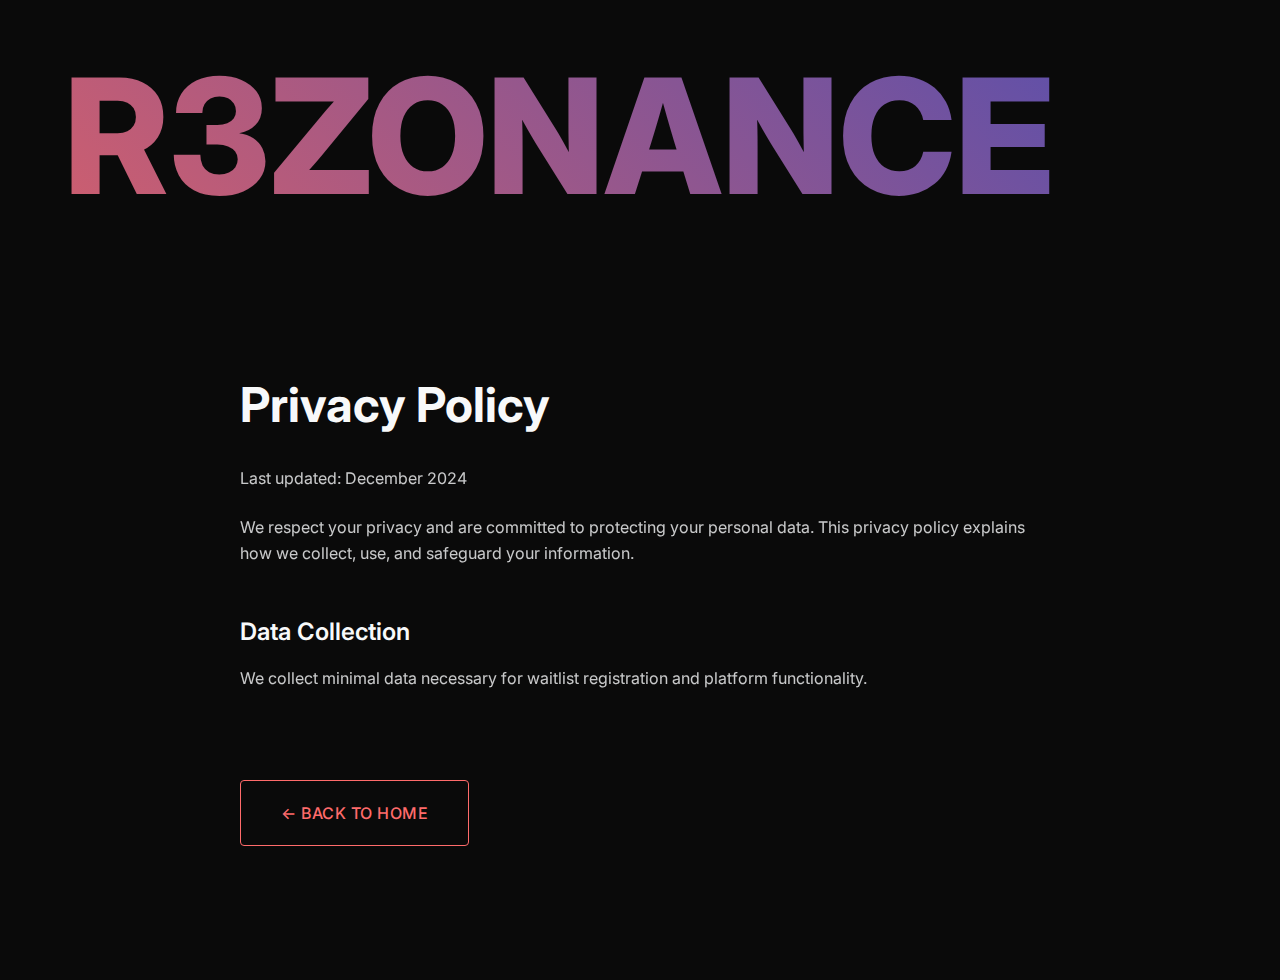
==== privacy.html @ 42311d3c "Move files to root directory and update .gitignore" ====
<!DOCTYPE html>
<html lang="en">
<head>
    <meta charset="UTF-8">
    <meta name="viewport" content="width=device-width, initial-scale=1.0">
    <title>Privacy Policy - R3ZONANCE</title>
    <link rel="stylesheet" href="style.css">
    <link href="https://fonts.googleapis.com/css2?family=Inter:wght@200;400;500;600;700;800;900&display=swap" rel="stylesheet">
</head>
<body>
    <div class="grid">
        <header>
            <div class="title-group">
                <h1>R3ZONANCE</h1>
            </div>
        </header>
        
        <div class="legal-content">
            <h2>Privacy Policy</h2>
            <p>Last updated: December 2024</p>
            <p>We respect your privacy and are committed to protecting your personal data. This privacy policy explains how we collect, use, and safeguard your information.</p>
            
            <h3>Data Collection</h3>
            <p>We collect minimal data necessary for waitlist registration and platform functionality.</p>
            
            <a href="index.html" class="button secondary">← Back to Home</a>
        </div>
    </div>
</body>
</html>
---- style.css ----
/* Modernist Design System based on Josef Müller-Brockmann principles */
:root {
    --grid-unit: 8px;
    --color-primary: #FF6B6B;
    --color-secondary: #4E54C8;
    --color-accent: #FFB347;
    --color-text: #F8F9FA;
    --color-text-secondary: #A7B5FF;  /* More balanced blue-violet */
    --color-text-tertiary: #FFD6E0;   /* Soft pink */
    --color-background: #0A0A0A;
    --color-surface: rgba(255,255,255,0.03);
    --font-primary: "Inter", sans-serif;
}

/* Base Reset */
* {
    margin: 0;
    padding: 0;
    box-sizing: border-box;
}

body {
    font-family: var(--font-primary);
    line-height: 1.5;
    color: var(--color-text);
    background: var(--color-background);
    overflow-x: hidden;
}

/* Grid System */
.grid {
    position: relative;
    z-index: 1;
    display: grid;
    grid-template-columns: repeat(12, 1fr);
    gap: calc(var(--grid-unit) * 4);
    padding: calc(var(--grid-unit) * 8);
    max-width: 1920px;
    margin: 0 auto;
}

/* Typography with Gradient Effects */
h1 {
    font-family: var(--font-primary);
    font-size: calc(var(--grid-unit) * 20);
    line-height: 0.9;
    font-weight: 800;
    margin-bottom: calc(var(--grid-unit) * 1);
    background: linear-gradient(
        45deg,
        rgba(255, 107, 107, 0.9),  /* --color-primary */
        rgba(78, 84, 200, 0.9),    /* --color-secondary */
        rgba(255, 179, 71, 0.9)    /* --color-accent */
    );
    background-size: 300% 300%;
    -webkit-background-clip: text;
    background-clip: text;
    color: transparent;
    animation: textureWave 8s ease infinite;
    animation-delay: -4s;  /* Offset animation from h2 */
}

@keyframes gradientFlow {
    0% { background-position: 0% 50%; }
    50% { background-position: 100% 50%; }
    100% { background-position: 0% 50%; }
}

/* Sections with Geometric Accents */
.hero {
    grid-column: 1 / -1;
    min-height: 60vh;
    display: grid;
    grid-template-columns: repeat(12, 1fr);
    align-items: end;
    padding-bottom: calc(var(--grid-unit) * 12);
}

/* Features with Dynamic Borders */
.feature {
    backdrop-filter: blur(10px);
    border: 1px solid rgba(255,255,255,0.1);
    padding: calc(var(--grid-unit) * 4);
    transition: transform 0.3s ease;
}

.feature::before {
    content: '';
    position: absolute;
    top: 0;
    left: 0;
    width: 100%;
    height: 100%;
    background: linear-gradient(45deg, var(--color-primary), var(--color-accent));
    opacity: 0;
    transition: opacity 0.3s ease;
    z-index: -1;
}

.feature:hover::before {
    opacity: 0.1;
}

.feature:hover {
    transform: translateY(-10px);
}

/* Interactive Elements */
.button {
    position: relative;
    padding: calc(var(--grid-unit) * 2) calc(var(--grid-unit) * 4);
    border: none;
    background: var(--color-surface);
    color: var(--color-text);
    font-weight: 600;
    text-transform: uppercase;
    letter-spacing: 0.1em;
    overflow: hidden;
    transition: all 0.3s ease;
    pointer-events: auto;
}

.button::before {
    content: '';
    position: absolute;
    top: 0;
    left: 0;
    width: 100%;
    height: 100%;
    background: linear-gradient(45deg, var(--color-primary), var(--color-accent));
    opacity: 0;
    transition: opacity 0.3s ease;
    z-index: -1;
}

.button:hover::before {
    opacity: 1;
}

/* Typography */
h2 {
    font-size: calc(var(--grid-unit) * 8);
    line-height: 1.2;
    margin-bottom: calc(var(--grid-unit) * 4);
}

h3 {
    font-size: calc(var(--grid-unit) * 6);
    margin-bottom: calc(var(--grid-unit) * 6);
}

/* Sections */
header {
    grid-column: 1 / -1;
    margin-bottom: calc(var(--grid-unit) * 8);
    display: grid;
    grid-template-columns: repeat(12, 1fr);
}

.hero-text {
    grid-column: 1 / 6;
}

.hero-text h2 {
    font-size: calc(var(--grid-unit) * 8);
    line-height: 1.2;
    font-weight: 100 !important;
    margin-bottom: calc(var(--grid-unit) * 4);
    letter-spacing: -1px;
    opacity: 0.95;
    max-width: 800px;
    font-family: 'Roboto', sans-serif;
    font-style: normal;
    -webkit-font-smoothing: antialiased;
    font-variation-settings: "wght" 100;
    text-rendering: optimizeLegibility;
    background: linear-gradient(
        45deg,
        rgba(255, 107, 107, 0.8),  /* --color-primary */
        rgba(78, 84, 200, 0.8),    /* --color-secondary */
        rgba(255, 179, 71, 0.8)    /* --color-accent */
    );
    background-size: 300% 300%;
    -webkit-background-clip: text;
    background-clip: text;
    color: transparent;
    animation: textureWave 8s ease infinite;
}

.hero-cta {
    display: flex;
    gap: calc(var(--grid-unit) * 4);
}

/* Features */
.features {
    grid-column: 1 / -1;
    margin-top: calc(var(--grid-unit) * 4);
    margin-bottom: calc(var(--grid-unit) * 16);
}

.feature-grid {
    display: grid;
    grid-template-columns: repeat(3, 1fr);
    gap: calc(var(--grid-unit) * 4);
    max-width: 1200px;
    margin: 0 auto;
}

.feature {
    padding: calc(var(--grid-unit) * 3);
    min-height: 200px;
}

.feature h4 {
    font-size: calc(var(--grid-unit) * 2.5);
    margin-bottom: calc(var(--grid-unit) * 2);
    color: #9BB2FF;  /* More balanced medium blue-violet */
    font-weight: 500;
}

.feature p {
    font-size: calc(var(--grid-unit) * 2);
    line-height: 1.4;
    color: #FFD6E0;  /* Soft pink */
}

.number {
    position: absolute;
    top: calc(var(--grid-unit) * 2);
    right: calc(var(--grid-unit) * 2);
    font-size: calc(var(--grid-unit) * 3);
    font-weight: 700;
    background: linear-gradient(45deg, var(--color-primary), var(--color-secondary));
    -webkit-background-clip: text;
    background-clip: text;
    color: transparent;
}

/* Buttons */
.button {
    display: inline-block;
    padding: calc(var(--grid-unit) * 2.5) calc(var(--grid-unit) * 5);
    border-radius: 4px;
    font-weight: 500;
    letter-spacing: 0.5px;
    text-decoration: none;
    transition: all 0.3s ease;
    font-size: calc(var(--grid-unit) * 2);
}

.button.primary {
    background: var(--color-primary);
    color: white;
}

.button.secondary {
    background: transparent;
    border: 1px solid var(--color-primary);
    color: var(--color-primary);
}

.button:hover {
    transform: translateY(-2px);
}

/* Lists */
ul {
    list-style: none;
    margin: calc(var(--grid-unit) * 4) 0;
}

li {
    margin-bottom: calc(var(--grid-unit) * 2);
    padding-left: calc(var(--grid-unit) * 3);
    position: relative;
}

li:before {
    content: "→";
    position: absolute;
    left: 0;
    color: var(--color-primary);
}

/* Responsive */
@media (max-width: 768px) {
    .grid {
        gap: calc(var(--grid-unit) * 2);
        padding: calc(var(--grid-unit) * 2);
    }

    .hero-text,
    .hero-cta {
        grid-column: 1 / -1;
    }

    .feature-grid {
        grid-template-columns: 1fr;
    }

    h1 { font-size: calc(var(--grid-unit) * 8); }
    h2 { font-size: calc(var(--grid-unit) * 6); }
    h3 { font-size: calc(var(--grid-unit) * 4); }
} 

canvas {
    position: fixed !important;
    top: 0 !important;
    left: 0 !important;
    width: 100% !important;
    height: 100% !important;
    z-index: -1 !important;
    pointer-events: auto !important;
} 

.controls-container {
    position: fixed;
    top: 20px;
    right: 20px;
    z-index: 1000;
    display: flex;
    flex-direction: column;
    gap: 2px;
    width: 250px;
}

.mode-buttons {
    display: flex;
    justify-content: space-between;
    gap: 2px;
    background: rgba(0, 0, 0, 0.5);
    padding: 2px;
    border-radius: 8px 8px 0 0;
    border: 1px solid rgba(255, 255, 255, 0.1);
    border-bottom: none;
}

.mode-button {
    flex: 1;
    aspect-ratio: 1;
    background: rgba(0, 0, 0, 0.9);
    border: 1px solid rgba(255, 255, 255, 0.1);
    color: white;
    font-size: 24px;
    font-weight: 200;
    cursor: pointer;
    display: flex;
    align-items: center;
    justify-content: center;
    transition: all 0.3s ease;
    font-family: var(--font-primary);
    padding: 0;
}

.mode-button:hover {
    background: rgba(255, 255, 255, 0.05);
}

.mode-button.active {
    border-bottom: 2px solid var(--color-primary);
}

.controls {
    background: rgba(0, 0, 0, 0.5);
    padding: 15px;
    border-radius: 0 0 8px 8px;
    backdrop-filter: blur(10px);
    border: 1px solid rgba(255, 255, 255, 0.1);
    border-top: none;
    width: 250px;
}

.control {
    margin: 8px 0;
}

.control label {
    display: block;
    color: rgba(255, 255, 255, 0.8);
    font-size: 10px;
    margin-bottom: 4px;
    font-family: var(--font-primary);
    text-transform: uppercase;
    letter-spacing: 1px;
}

.control input[type="range"] {
    width: 100%;
    -webkit-appearance: none;
    appearance: none;
    background: rgba(255, 255, 255, 0.1);
    height: 1px;
    border-radius: 1px;
    outline: none;
}

.control input[type="range"]::-moz-range-thumb {
    width: 8px;
    height: 8px;
    background: var(--color-primary);
    border-radius: 50%;
    border: none;
    cursor: pointer;
    transition: all 0.2s ease;
}

.control input[type="range"]::-webkit-slider-thumb {
    -webkit-appearance: none;
    appearance: none;
    width: 8px;
    height: 8px;
    background: var(--color-primary);
    border-radius: 50%;
    cursor: pointer;
    transition: all 0.2s ease;
}

.control input[type="range"]::-ms-thumb {
    width: 8px;
    height: 8px;
    background: var(--color-primary);
    border-radius: 50%;
    cursor: pointer;
    transition: all 0.2s ease;
}

.subtitle {
    font-size: calc(var(--grid-unit) * 2.5);
    color: #94AAFF;  /* More balanced light blue-violet */
    opacity: 0.9;
    margin-bottom: calc(var(--grid-unit) * 8);
    font-weight: 500;
    letter-spacing: 0.5px;
} 

.tagline {
    grid-column: 1 / 6;
    font-size: calc(var(--grid-unit) * 16);
    line-height: 0.9;
    font-weight: 200;
    color: var(--color-text);
    letter-spacing: -1px;
    opacity: 0.9;
    text-transform: uppercase;
    margin-bottom: calc(var(--grid-unit) * 4);
} 

/* FAQ Section */
.faq {
    grid-column: 1 / -1;
    margin-bottom: calc(var(--grid-unit) * 16);
}

.faq-grid {
    display: grid;
    gap: calc(var(--grid-unit) * 2);
    max-width: 940px;
    margin: 0 auto;
}

.faq-item {
    background: rgba(255, 255, 255, 0.03);
    border: 1px solid rgba(255, 255, 255, 0.1);
    border-radius: 4px;
}

.faq-item summary {
    padding: calc(var(--grid-unit) * 3);
    cursor: pointer;
    font-weight: 400;
    font-size: calc(var(--grid-unit) * 2);
    color: #9BB2FF;  /* More balanced medium blue-violet */
    list-style: none;
    display: flex;
    justify-content: space-between;
    align-items: center;
    transition: all 0.3s ease;
}

.faq-item summary::-webkit-details-marker {
    display: none;
}

.faq-item summary::after {
    content: '+';
    font-size: calc(var(--grid-unit) * 3);
    line-height: 1;
    color: var(--color-primary);
    transition: transform 0.3s ease;
}

.faq-item[open] summary::after {
    transform: rotate(45deg);
}

.faq-content {
    padding: calc(var(--grid-unit) * 4.2);
    padding-top: 0;
    line-height: 1.6;
    color: #FFD6E0;  /* Soft pink */
}

.faq-item:hover {
    background: rgba(255, 255, 255, 0.05);
}

.faq-item[open] {
    background: rgba(255, 255, 255, 0.05);
} 

.mute-button {
    margin-top: 12px;
    width: 100%;
    padding: 8px;
    background: rgba(255, 255, 255, 0.05);
    border: 1px solid rgba(255, 255, 255, 0.1);
    color: white;
    border-radius: 4px;
    cursor: pointer;
    transition: all 0.3s ease;
} 

/* Section headings consistency */
.features h3,
.faq h3 {
    font-size: calc(var(--grid-unit) * 5);
    text-align: center;
    margin-bottom: calc(var(--grid-unit) * 6);
    max-width: 1000px;
    margin-left: auto;
    margin-right: auto;
    color: #A7B5FF;  /* More balanced blue-violet */
    font-weight: 300;
}

.minimize-button {
    position: absolute;
    bottom: -20px;
    right: 10px;
    background: rgba(0, 0, 0, 0.9);
    border: 1px solid rgba(255, 255, 255, 0.1);
    border-radius: 0 0 4px 4px;
    color: var(--color-primary);
    padding: 4px 8px;
    cursor: pointer;
    transition: all 0.3s ease;
    width: 30px;
    height: 20px;
    display: flex;
    align-items: center;
    justify-content: center;
}

.minimize-button svg {
    transform: rotate(180deg); /* Start with chevron pointing up */
    transition: transform 0.3s ease;
}

/* When minimized, rotate to point down */
.controls-container.minimized .minimize-button svg {
    transform: rotate(0deg);
}

.controls-container.minimized .controls {
    max-height: 0;
    padding-top: 0;
    padding-bottom: 0;
    overflow: hidden;
    transition: all 0.3s ease;
}

.controls {
    max-height: 500px;
    transition: all 0.3s ease;
} 

/* Pricing Shelf - Matching FAQ Style */
.pricing-shelf {
    grid-column: 1 / -1;
    margin-bottom: calc(var(--grid-unit) * 16);
}

.pricing-boxes {
    display: grid;
    grid-template-columns: repeat(4, 1fr);
    gap: calc(var(--grid-unit) * 2);
    padding-top: calc(var(--grid-unit) * 3);
}

.pricing-box {
    background: rgba(0, 0, 0, 0.5);
    border: 1px solid rgba(255, 255, 255, 0.1);
    border-radius: 4px;
    padding: calc(var(--grid-unit) * 3);
    display: flex;
    flex-direction: column;
    height: 420pxz;
}

.pricing-box h4 {
    font-size: calc(var(--grid-unit) * 2.5);
    margin-bottom: calc(var(--grid-unit) * 3);
}

.pricing-box .price {
    font-size: calc(var(--grid-unit) * 4);
    font-weight: 900;
    margin-bottom: calc(var(--grid-unit) * 4);
}

.pricing-box ul {
    list-style: none;
    margin: 0;
    padding: 0;
    flex: 1;
}

.pricing-box li {
    font-size: calc(var(--grid-unit) * 2);
    margin-bottom: calc(var(--grid-unit) * 2);
    opacity: 0.9;
    padding-left: calc(var(--grid-unit) * 3);
    position: relative;
}

.pricing-box li:before {
    content: "→";
    position: absolute;
    left: 0;
    color: var(--color-primary);
}

.pricing-box .button {
    margin-top: auto;
    width: 100%;
    text-transform: uppercase;
    letter-spacing: 1px;
    font-weight: 500;
} 

/* Add Footer Styles */
.footer {
    grid-column: 1 / -1;
    margin-top: calc(var(--grid-unit) * 8);
    padding: calc(var(--grid-unit) * 4) 0;
    border-top: 1px solid rgba(255, 255, 255, 0.1);
    position: relative;
    z-index: 1;
}

.footer-content {
    max-width: 940px;
    margin: 0 auto;
    display: flex;
    justify-content: space-between;
    align-items: center;
}

.copyright {
    font-size: calc(var(--grid-unit) * 1.75);
    color: rgba(255, 255, 255, 0.6);
}

.footer-links {
    display: flex;
    gap: calc(var(--grid-unit) * 4);
}

.footer-links a {
    color: rgba(255, 255, 255, 0.6);
    text-decoration: none;
    font-size: calc(var(--grid-unit) * 1.75);
    transition: color 0.3s ease;
}

.footer-links a:hover {
    color: var(--color-primary);
} 

/* Signup Form */
.signup-form {
    display: flex;
    gap: calc(var(--grid-unit) * 2);
    width: 100%;
    max-width: 500px;
}

.signup-form input {
    flex: 1;
    background: rgba(255, 255, 255, 0.1);
    border: 1px solid rgba(255, 255, 255, 0.2);
    padding: calc(var(--grid-unit) * 2);
    border-radius: 4px;
    color: white;
    font-family: var(--font-primary);
}

.signup-form input:focus {
    outline: none;
    border-color: var(--color-primary);
}

.launch-text {
    font-size: calc(var(--grid-unit) * 2.5);
    color: #FFB8C6;  /* Soft rose */
    margin-top: calc(var(--grid-unit) * 3);
    margin-bottom: calc(var(--grid-unit) * 6);
    font-weight: 300;
    letter-spacing: 0.3px;
} 

.success-message {
    background: rgba(0, 255, 0, 0.1);
    border: 1px solid rgba(0, 255, 0, 0.2);
    padding: calc(var(--grid-unit) * 2);
    border-radius: 4px;
    margin-top: calc(var(--grid-unit) * 2);
    display: none;
}

.success-message.show {
    display: block;
    animation: fadeIn 0.3s ease;
}

@keyframes fadeIn {
    from { opacity: 0; transform: translateY(-10px); }
    to { opacity: 1; transform: translateY(0); }
} 

/* Add Roboto Thin class */
.roboto-thin {
    font-family: "Roboto", serif;
    font-weight: 100;
    font-style: normal;
}

.hero-text h2 {
    font-size: calc(var(--grid-unit) * 8);
    line-height: 1.2;
    font-weight: 100 !important;
    margin-bottom: calc(var(--grid-unit) * 4);
    letter-spacing: -1px;
    opacity: 0.95;
    max-width: 800px;
    font-family: 'Roboto', sans-serif;
    font-style: normal;
    -webkit-font-smoothing: antialiased;
    font-variation-settings: "wght" 100;
    text-rendering: optimizeLegibility;
} 

/* Legal Pages */
.legal-content {
    grid-column: 1 / -1;
    max-width: 800px;
    margin: 0 auto;
    padding: calc(var(--grid-unit) * 8) 0;
}

.legal-content h2 {
    font-size: calc(var(--grid-unit) * 6);
    margin-bottom: calc(var(--grid-unit) * 4);
    font-weight: 700;
}

.legal-content h3 {
    font-size: calc(var(--grid-unit) * 3);
    margin: calc(var(--grid-unit) * 6) 0 calc(var(--grid-unit) * 2);
    font-weight: 600;
}

.legal-content p {
    margin-bottom: calc(var(--grid-unit) * 3);
    opacity: 0.8;
    line-height: 1.6;
}

.legal-content .button {
    margin-top: calc(var(--grid-unit) * 8);
} 

@keyframes textureWave {
    0% {
        background-position: 0% 50%;
    }
    50% {
        background-position: 100% 50%;
    }
    100% {
        background-position: 0% 50%;
    }
} 

/* Add media query for controls visibility */
@media (max-height: 800px), (max-width: 1100px) {
    .controls-container {
        display: none;
    }
}

.controls-container {
    position: fixed;
    top: 20px;
    right: 20px;
    z-index: 1000;
    display: flex;
    flex-direction: column;
    gap: 2px;
    width: 250px;
} 

/* Mobile-specific adjustments */
@media screen and (max-width: 480px) {
    .controls-container {
        display: none !important;  /* Force hide on mobile */
    }
    
    .hero-text h2 {
        font-size: calc(var(--grid-unit) * 6);  /* Smaller font for mobile */
    }
    
    .grid {
        padding: calc(var(--grid-unit) * 4);  /* Less padding on mobile */
    }
}
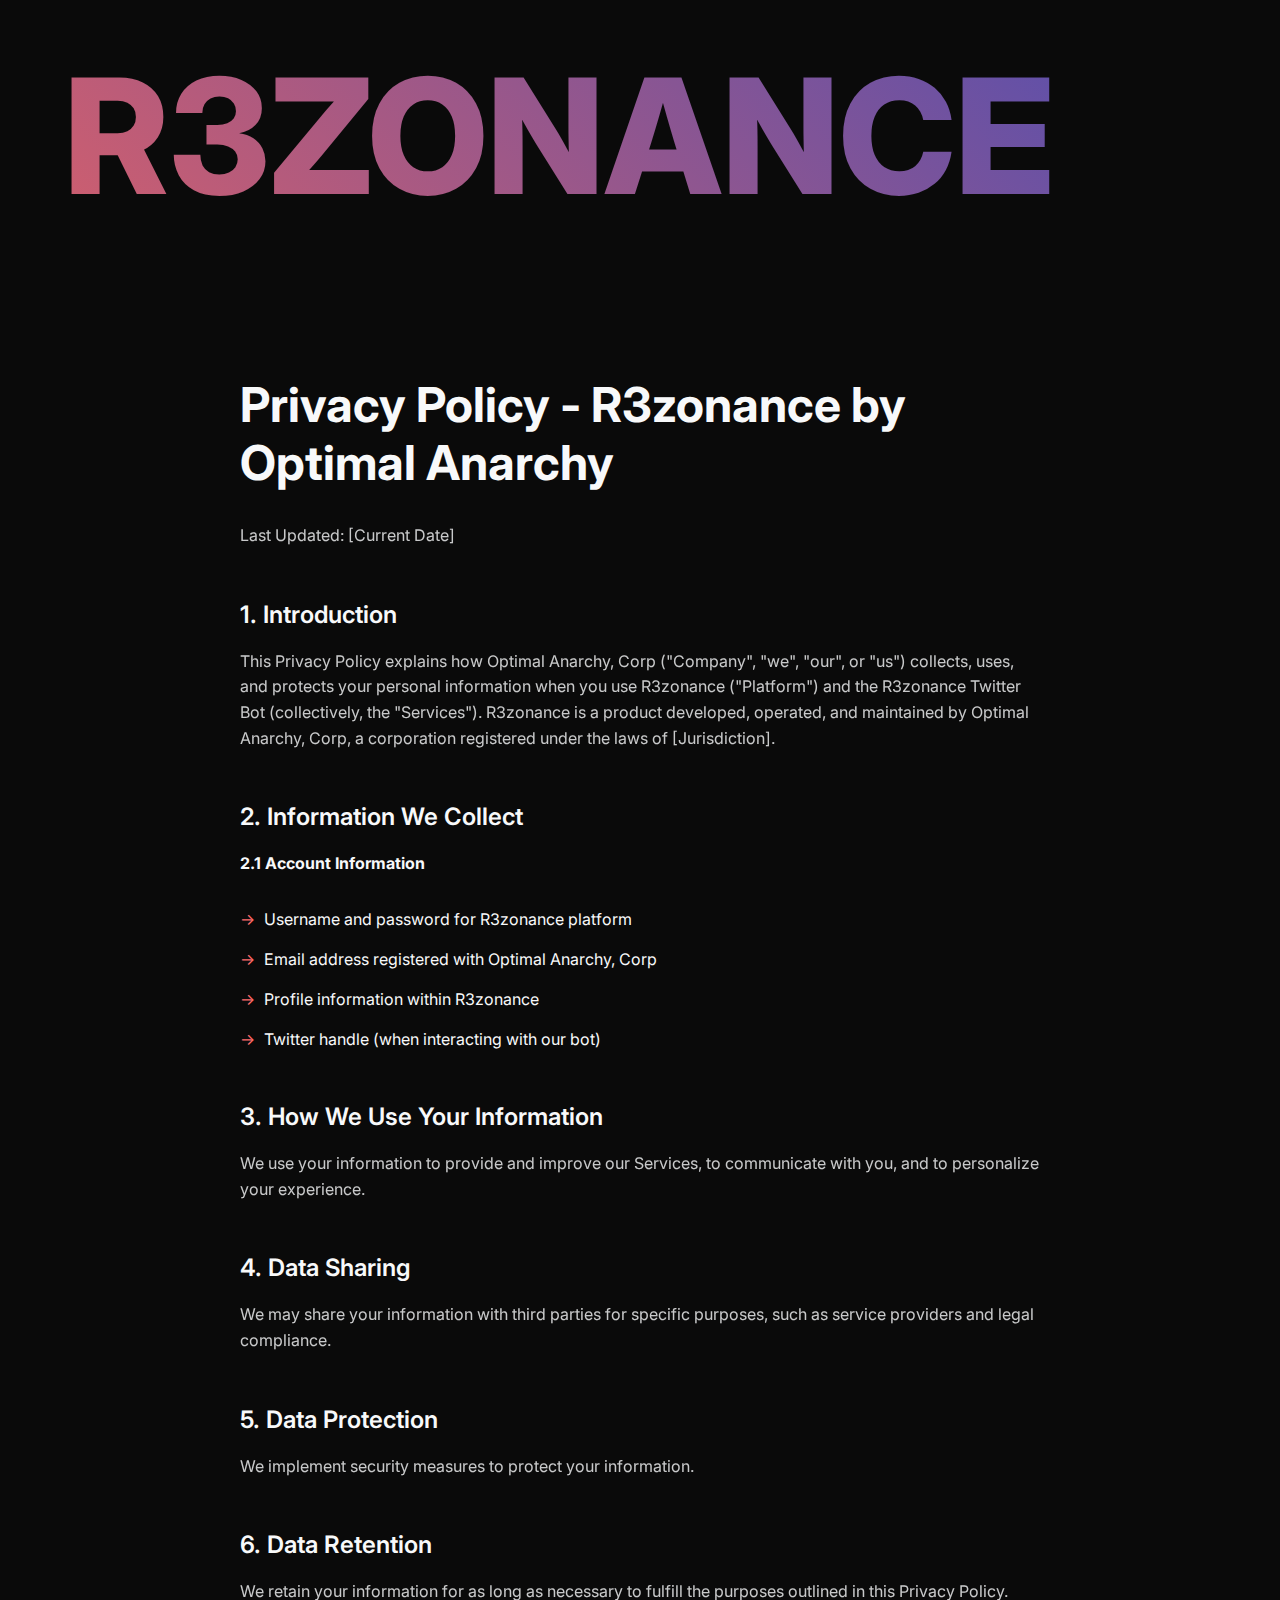
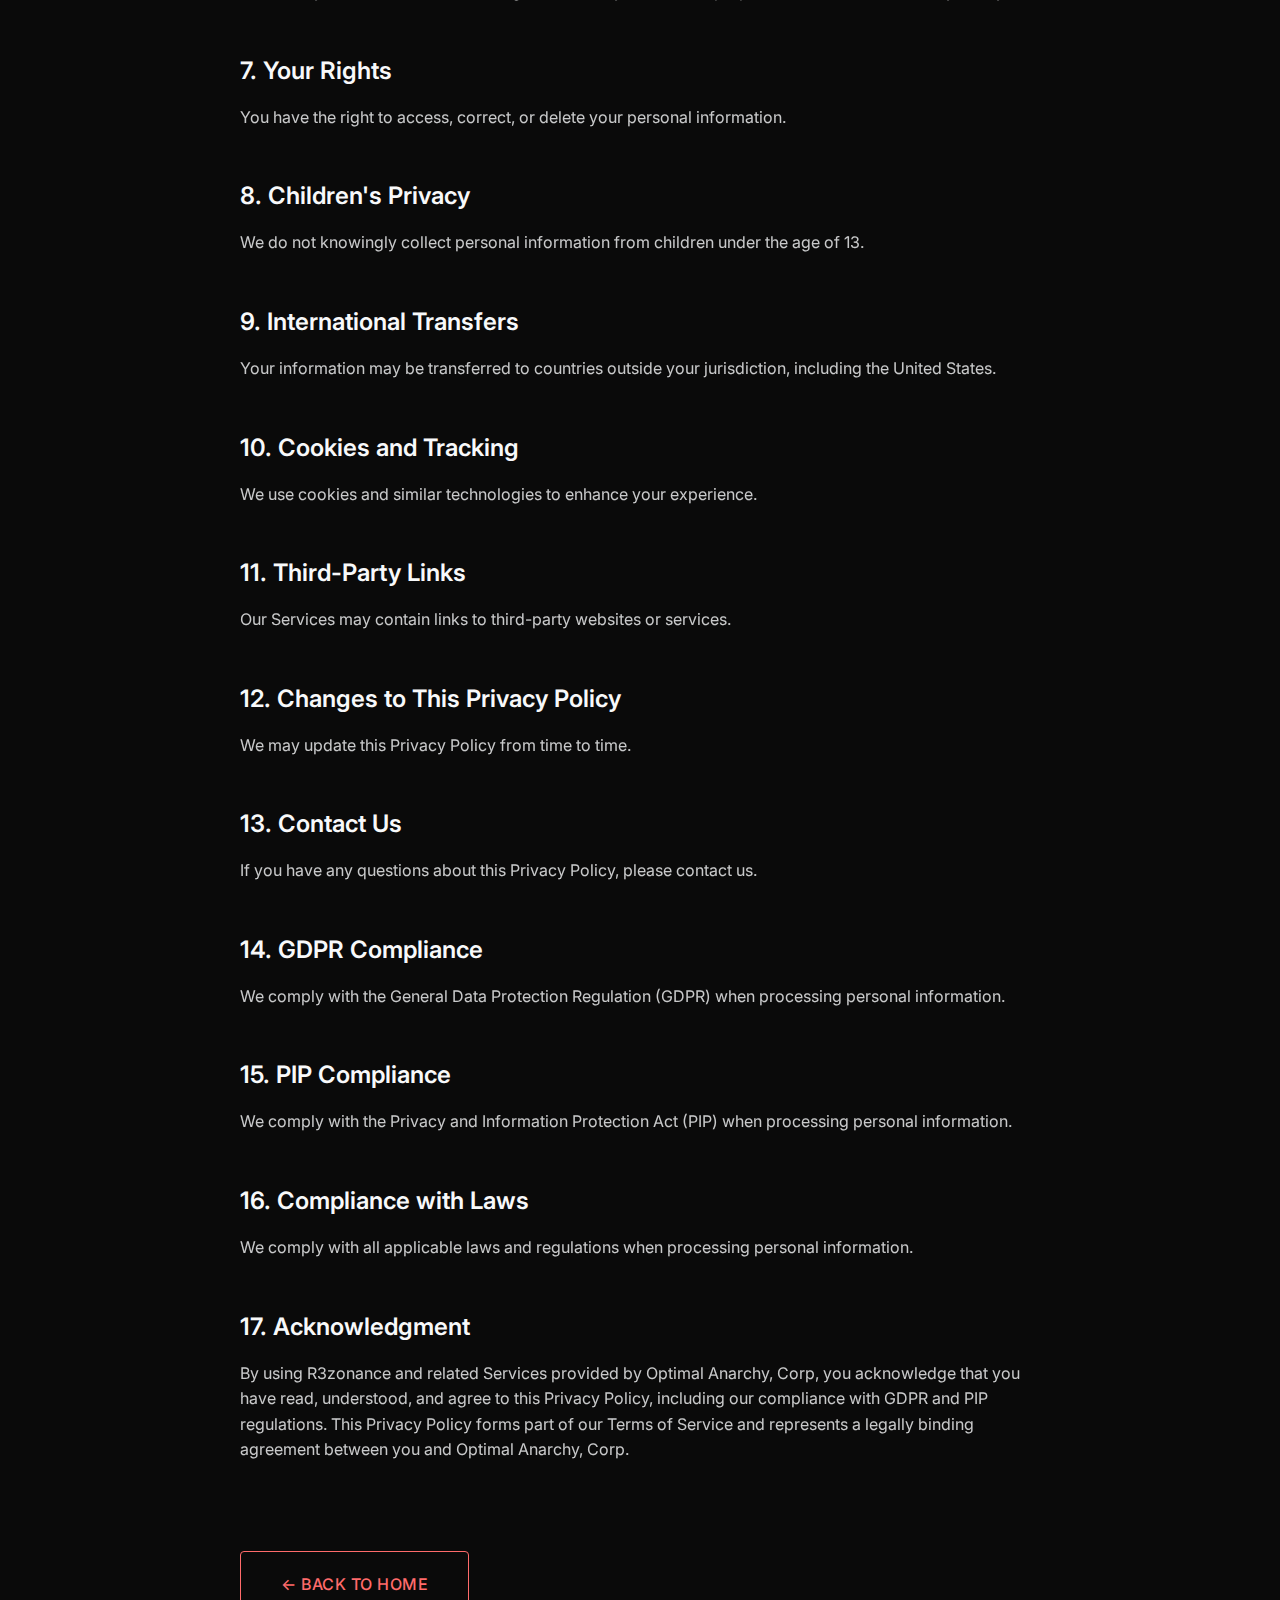
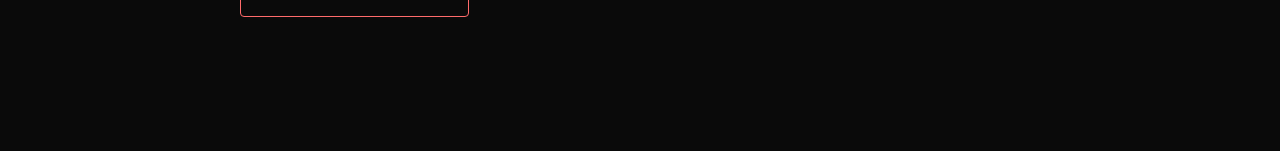
==== commit def198f7: "Update privacy policy and terms of service with full content" ====
--- a/privacy.html
+++ b/privacy.html
@@ -16,13 +16,67 @@
         </header>
         
         <div class="legal-content">
-            <h2>Privacy Policy</h2>
-            <p>Last updated: December 2024</p>
-            <p>We respect your privacy and are committed to protecting your personal data. This privacy policy explains how we collect, use, and safeguard your information.</p>
+            <h2>Privacy Policy - R3zonance by Optimal Anarchy</h2>
+            <p>Last Updated: [Current Date]</p>
+
+            <h3>1. Introduction</h3>
+            <p>This Privacy Policy explains how Optimal Anarchy, Corp ("Company", "we", "our", or "us") collects, uses, and protects your personal information when you use R3zonance ("Platform") and the R3zonance Twitter Bot (collectively, the "Services"). R3zonance is a product developed, operated, and maintained by Optimal Anarchy, Corp, a corporation registered under the laws of [Jurisdiction].</p>
+
+            <h3>2. Information We Collect</h3>
             
-            <h3>Data Collection</h3>
-            <p>We collect minimal data necessary for waitlist registration and platform functionality.</p>
-            
+            <h4>2.1 Account Information</h4>
+            <ul>
+                <li>Username and password for R3zonance platform</li>
+                <li>Email address registered with Optimal Anarchy, Corp</li>
+                <li>Profile information within R3zonance</li>
+                <li>Twitter handle (when interacting with our bot)</li>
+            </ul>
+
+            <h3>3. How We Use Your Information</h3>
+            <p>We use your information to provide and improve our Services, to communicate with you, and to personalize your experience.</p>
+
+            <h3>4. Data Sharing</h3>
+            <p>We may share your information with third parties for specific purposes, such as service providers and legal compliance.</p>
+
+            <h3>5. Data Protection</h3>
+            <p>We implement security measures to protect your information.</p>
+
+            <h3>6. Data Retention</h3>
+            <p>We retain your information for as long as necessary to fulfill the purposes outlined in this Privacy Policy.</p>
+
+            <h3>7. Your Rights</h3>
+            <p>You have the right to access, correct, or delete your personal information.</p>
+
+            <h3>8. Children's Privacy</h3>
+            <p>We do not knowingly collect personal information from children under the age of 13.</p>
+
+            <h3>9. International Transfers</h3>
+            <p>Your information may be transferred to countries outside your jurisdiction, including the United States.</p>
+
+            <h3>10. Cookies and Tracking</h3>
+            <p>We use cookies and similar technologies to enhance your experience.</p>
+
+            <h3>11. Third-Party Links</h3>
+            <p>Our Services may contain links to third-party websites or services.</p>
+
+            <h3>12. Changes to This Privacy Policy</h3>
+            <p>We may update this Privacy Policy from time to time.</p>
+
+            <h3>13. Contact Us</h3>
+            <p>If you have any questions about this Privacy Policy, please contact us.</p>
+
+            <h3>14. GDPR Compliance</h3>
+            <p>We comply with the General Data Protection Regulation (GDPR) when processing personal information.</p>
+
+            <h3>15. PIP Compliance</h3>
+            <p>We comply with the Privacy and Information Protection Act (PIP) when processing personal information.</p>
+
+            <h3>16. Compliance with Laws</h3>
+            <p>We comply with all applicable laws and regulations when processing personal information.</p>
+
+            <h3>17. Acknowledgment</h3>
+            <p>By using R3zonance and related Services provided by Optimal Anarchy, Corp, you acknowledge that you have read, understood, and agree to this Privacy Policy, including our compliance with GDPR and PIP regulations. This Privacy Policy forms part of our Terms of Service and represents a legally binding agreement between you and Optimal Anarchy, Corp.</p>
+
             <a href="index.html" class="button secondary">← Back to Home</a>
         </div>
     </div>
--- a/style.css
+++ b/style.css
@@ -732,14 +732,14 @@
 /* Add Roboto Thin class */
 .roboto-thin {
     font-family: "Roboto", serif;
-    font-weight: 100;
+    font-weight: 300;
     font-style: normal;
 }
 
 .hero-text h2 {
     font-size: calc(var(--grid-unit) * 8);
     line-height: 1.2;
-    font-weight: 100 !important;
+    font-weight: 300 !important;
     margin-bottom: calc(var(--grid-unit) * 4);
     letter-spacing: -1px;
     opacity: 0.95;
@@ -747,7 +747,7 @@
     font-family: 'Roboto', sans-serif;
     font-style: normal;
     -webkit-font-smoothing: antialiased;
-    font-variation-settings: "wght" 100;
+    font-variation-settings: "wght" 300;
     text-rendering: optimizeLegibility;
 } 
 
